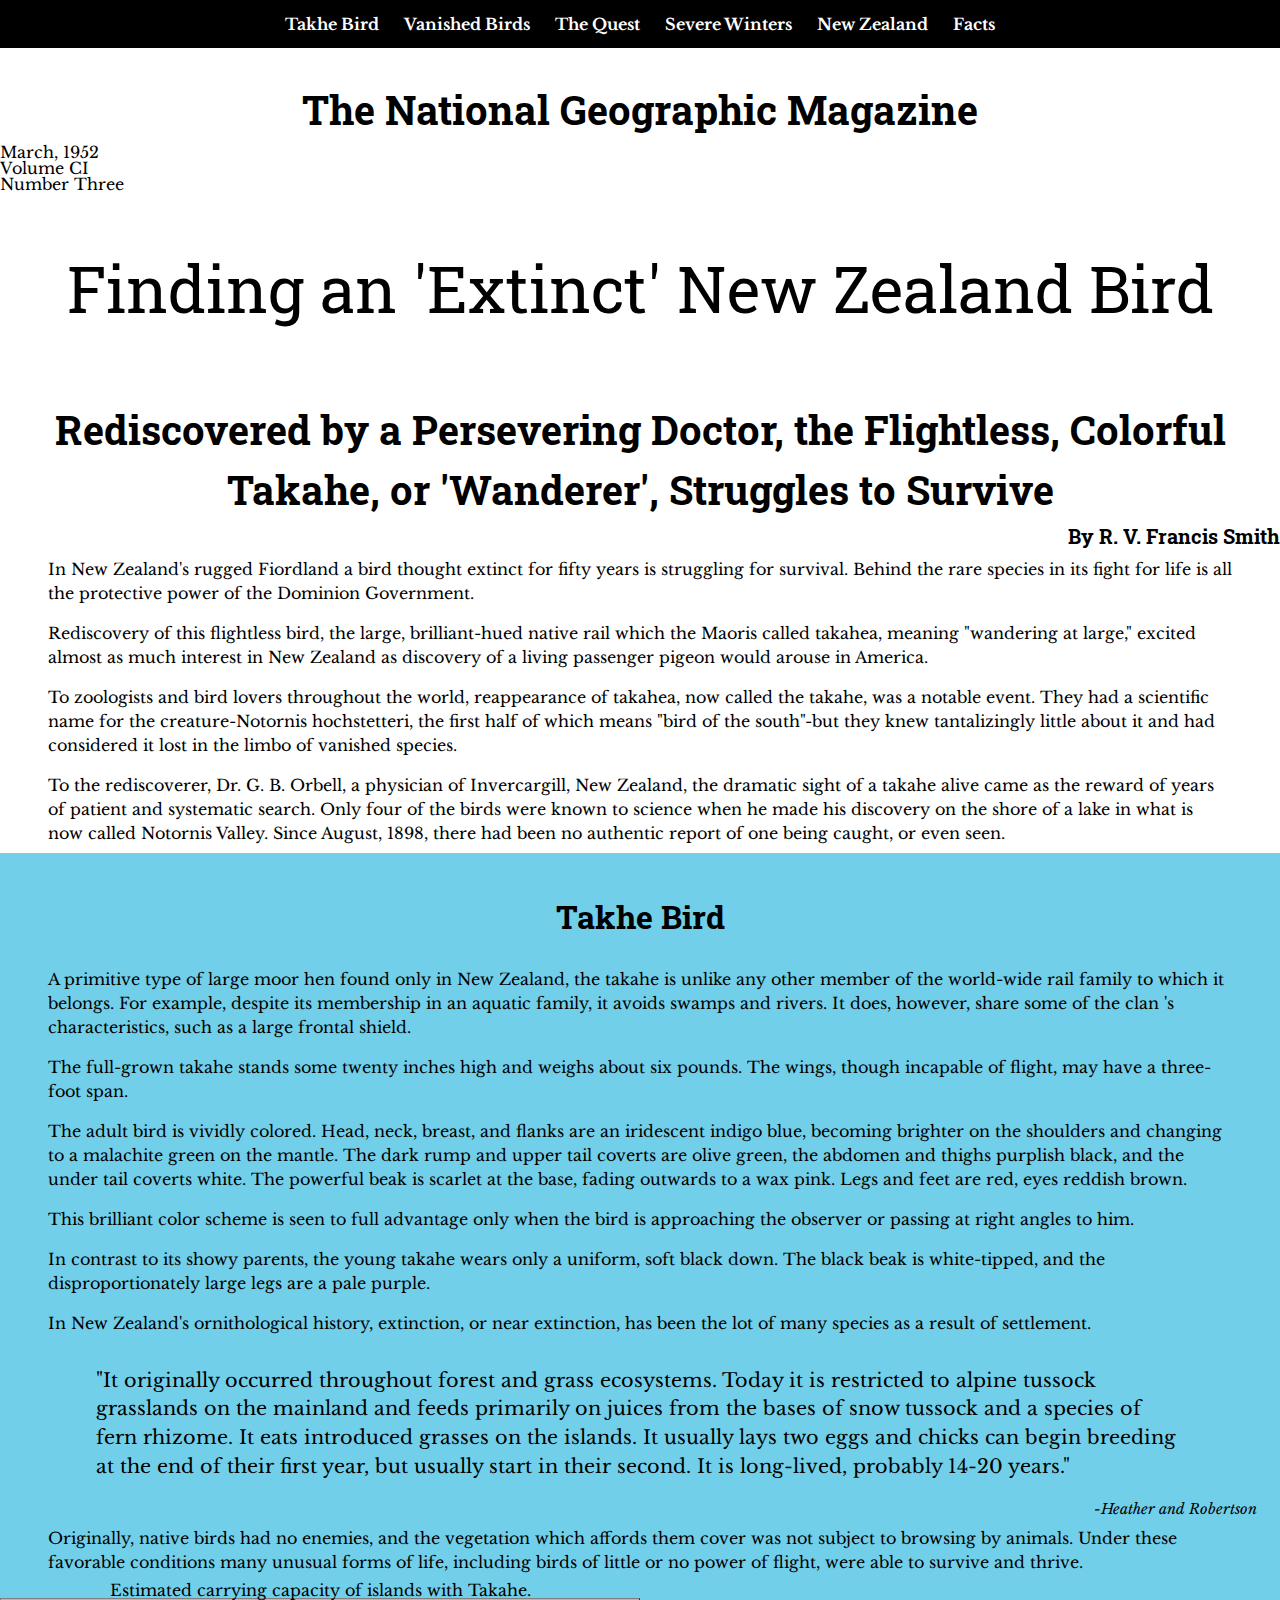
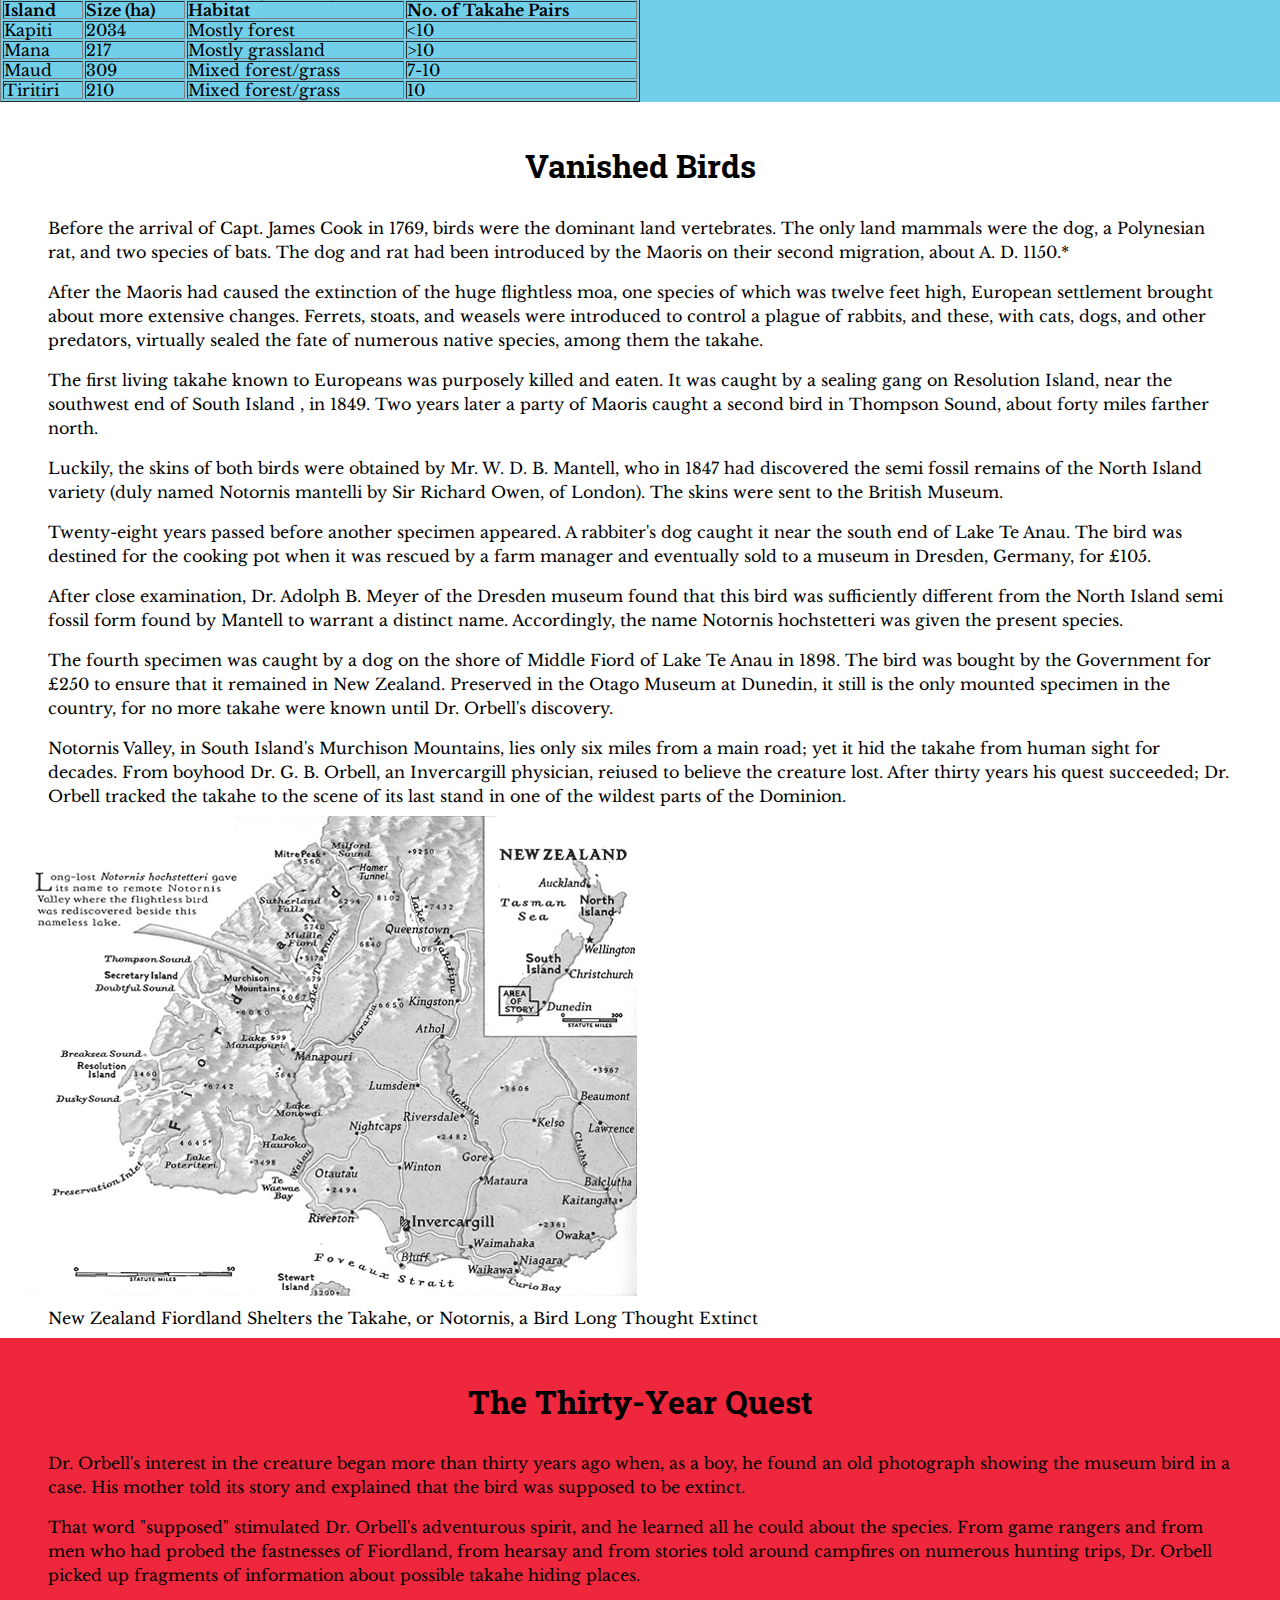
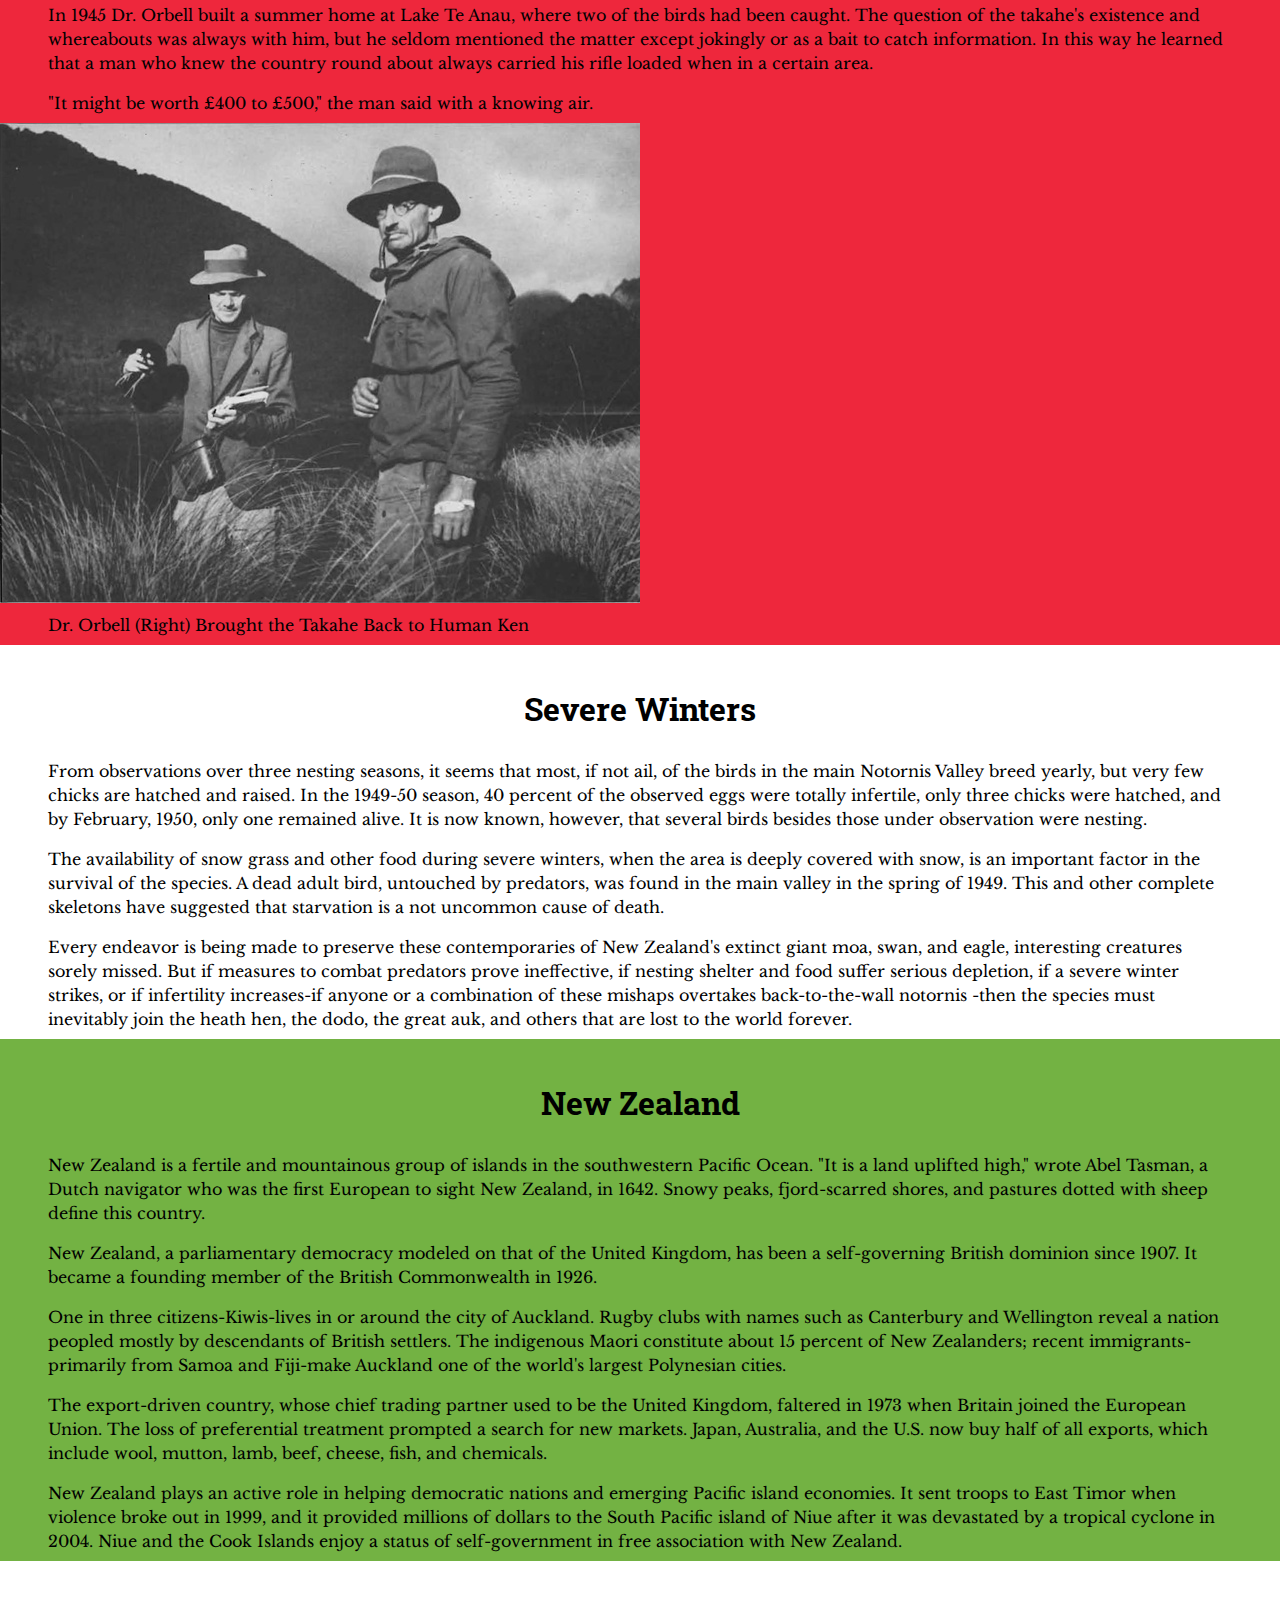
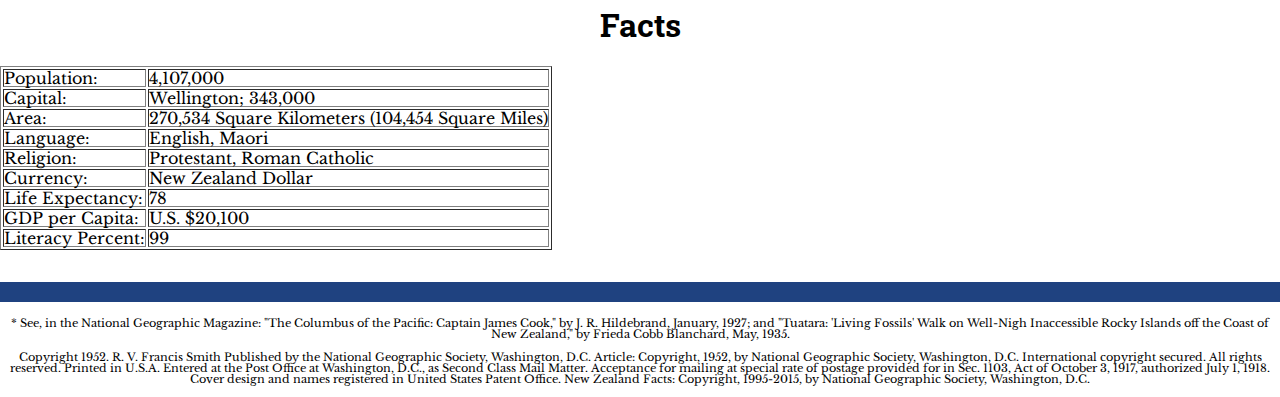
==== index1.html @ f4344dd3 "##" ====
<!DOCTYPE html>
<html>
    <head> 
        <title>Extinct New Zealand Bird</title>
		
		<meta name="viewport" content="width=device-width, initial-scale=1">
		
		<link href="css/style.css" type="text/css" rel="stylesheet">
		
		<link href="https://fonts.googleapis.com/css?family=Libre+Baskerville" rel="stylesheet">
		
		<link href="https://fonts.googleapis.com/css?family=Roboto+Slab" rel="stylesheet">
		
	</head>
	
	<header>
			<nav class="nav">   
			<ul>
	<li><a href="#bird">Takhe Bird</a></li>			
	<li><a href="#birds">Vanished Birds</a></li>			
	<li><a href="#quest">The Quest</a></li>
	<li><a href="#winter">Severe Winters</a></li>
    <li><a href="#new zealand">New Zealand</a></li>
	<li><a href="#facts">Facts</a></li>
     </ul>
		</nav></header>
	
	<body>
		
<h3>The National Geographic Magazine</h3>
<ul>
<li>March, 1952</li>
<li>Volume CI</li>
<li>Number Three</li>
</ul>

<h1>Finding an 'Extinct' New Zealand Bird</h1>

<h3>Rediscovered by a Persevering Doctor, the Flightless, Colorful Takahe, or 'Wanderer', Struggles to Survive</h3>

<h5>By R. V. Francis Smith</h5>



<p>In New Zealand's rugged Fiordland a bird thought extinct for fifty years is struggling for survival. Behind the rare species in its fight for life is all the protective power of the Dominion Government.</p>

<p>Rediscovery of this flightless bird, the large, brilliant-hued native rail which the Maoris called takahea, meaning "wandering at large," excited almost as much interest in New Zealand as discovery of a living passenger pigeon would arouse in America.</p>

<p>To zoologists and bird lovers throughout the world, reappearance of takahea, now called the takahe, was a notable event. They had a scientific name for the creature&#45;Notornis hochstetteri, the first half of which means "bird of the south"&#45;but they knew tantalizingly little about it and had considered it lost in the limbo of vanished species.</p>

<p>To the rediscoverer, Dr. G. B. Orbell, a physician of Invercargill, New Zealand, the dramatic sight of a takahe alive came as the reward of years of patient and systematic search. Only four of the birds were known to science when he made his discovery on the shore of a lake in what is now called Notornis Valley. Since August, 1898, there had been no authentic report of one being caught, or even seen.</p>


<div class="takhe">
<h2 id="bird">Takhe Bird</h2>

<p>A primitive type of large moor hen found only in New Zealand, the takahe is unlike any other member of the world-wide rail family to which it belongs. For example, despite its membership in an aquatic family, it avoids swamps and rivers. It does, however, share some of the clan 's characteristics, such as a large frontal shield.</p>

<p>The full-grown takahe stands some twenty inches high and weighs about six pounds. The wings, though incapable of flight, may have a three-foot span.</p>

<p>The adult bird is vividly colored. Head, neck, breast, and flanks are an iridescent indigo blue, becoming brighter on the shoulders and changing to a malachite green on the mantle. The dark rump and upper tail coverts are olive green, the abdomen and thighs purplish black, and the under tail coverts white. The powerful beak is scarlet at the base, fading outwards to a wax pink. Legs and feet are red, eyes reddish brown.</p>

<p>This brilliant color scheme is seen to full advantage only when the bird is approaching the observer or passing at right angles to him.</p>

<p>In contrast to its showy parents, the young takahe wears only a uniform, soft black down. The black beak is white-tipped, and the disproportionately large legs are a pale purple.</p>

<p>In New Zealand's ornithological history, extinction, or near extinction, has been the lot of many species as a result of settlement.</p>

<blockquote>"It originally occurred throughout forest and grass ecosystems. Today it is restricted to alpine tussock grasslands on the mainland and feeds primarily on juices from the bases of snow tussock and a species of fern rhizome. It eats introduced grasses on the islands. It usually lays two eggs and chicks can begin breeding at the end of their first year, but usually start in their second. It is long-lived, probably 14-20 years."</blockquote>

<cite>&#45;Heather and Robertson</cite>

<p>Originally, native birds had no enemies, and the vegetation which affords them cover was not subject to browsing by animals. Under these favorable conditions many unusual forms of life, including birds of little or no power of flight, were able to survive and thrive.</p>


<!-- Image: carrying-capacity.png -->

		
<table border="1" width="50%">
    <caption>Estimated carrying capacity of islands with Takahe.</caption>
    <tr>
        <th>Island</th>
        <th>Size (ha)</th>
        <th>Habitat</th>
		<th>No. of Takahe Pairs</th>
    </tr>
    
    <tr>
    <td>Kapiti</td>
    <td>2034</td>
    <td>Mostly forest</td>
	<td><10</td>
    </tr>
    
	    <tr>
    <td>Mana</td>
    <td>217</td>
    <td>Mostly grassland</td>
	<td>>10</td>
    </tr>
	
		<tr>
    <td>Maud</td>
    <td>309</td>
    <td>Mixed forest/grass</td>
	<td>7-10</td>
    </tr>
	
		<tr>
    <td>Tiritiri</td>
    <td>210</td>
    <td>Mixed forest/grass</td>
	<td>10</td>
    </tr>
	
	</table>
	</div>

		<h2 id="birds">Vanished Birds</h2>

<p>Before the arrival of Capt. James Cook in 1769, birds were the dominant land vertebrates. The only land mammals were the dog, a Polynesian rat, and two species of bats. The dog and rat had been introduced by the Maoris on their second migration, about A. D. 1150.*</p>

<p>After the Maoris had caused the extinction of the huge flightless moa, one species of which was twelve feet high, European settlement brought about more extensive changes. Ferrets, stoats, and weasels were introduced to control a plague of rabbits, and these, with cats, dogs, and other predators, virtually sealed the fate of numerous native species, among them the takahe.</p>

<p>The first living takahe known to Europeans was purposely killed and eaten. It was caught by a sealing gang on Resolution Island, near the southwest end of South Island , in 1849. Two years later a party of Maoris caught a second bird in Thompson Sound, about forty miles farther north.</p>

<p>Luckily, the skins of both birds were obtained by Mr. W. D. B. Mantell, who in 1847 had discovered the semi fossil remains of the North Island variety (duly named Notornis mantelli by Sir Richard Owen, of London). The skins were sent to the British Museum.</p>

<p>Twenty-eight years passed before another specimen appeared. A rabbiter's dog caught it near the south end of Lake Te Anau. The bird was destined for the cooking pot when it was rescued by a farm manager and eventually sold to a museum in Dresden, Germany, for &pound;105.</p>

<p>After close examination, Dr. Adolph B. Meyer of the Dresden museum found that this bird was sufficiently different from the North Island semi fossil form found by Mantell to warrant a distinct name. Accordingly, the name Notornis hochstetteri was given the present species.</p>

<p>The fourth specimen was caught by a dog on the shore of Middle Fiord of Lake Te Anau in 1898. The bird was bought by the Government for &pound;250 to ensure that it remained in New Zealand. Preserved in the Otago Museum at Dunedin, it still is the only mounted specimen in the country, for no more takahe were known until Dr. Orbell's discovery.</p>

<p>Notornis Valley, in South Island's Murchison Mountains, lies only six miles from a main road; yet it hid the takahe from human sight for decades. From boyhood Dr. G. B. Orbell, an Invercargill physician, reiused to believe the creature lost. After thirty years his quest succeeded; Dr. Orbell tracked the takahe to the scene of its last stand in one of the wildest parts of the Dominion.</p>

<img src="image/new-zealand.png"/>
<!-- Image: new-zealand.png -->

<p>New Zealand Fiordland Shelters the Takahe, or Notornis, a Bird Long Thought Extinct</p>


<div class="quest">
<h2 id="quest">The Thirty-Year Quest</h2>

<p>Dr. Orbell's interest in the creature began more than thirty years ago when, as a boy, he found an old photograph showing the museum bird in a case. His mother told its story and explained that the bird was supposed to be extinct.</p>

<p>That word "supposed" stimulated Dr. Orbell's adventurous spirit, and he learned all he could about the species. From game rangers and from men who had probed the fastnesses of Fiordland, from hearsay and from stories told around campfires on numerous hunting trips, Dr. Orbell picked up fragments of information about possible takahe hiding places.</p>

<p>In 1945 Dr. Orbell built a summer home at Lake Te Anau, where two of the birds had been caught. The question of the takahe's existence and whereabouts was always with him, but he seldom mentioned the matter except jokingly or as a bait to catch information. In this way he learned that a man who knew the country round about always carried his rifle loaded when in a certain area.</p>

<p>"It might be worth &pound;400 to &pound;500," the man said with a knowing air.</p>

<!-- Image: bent-billiard-pipe.jpg -->
<img src="image/bent-billiard-pipe.jpg"/>
<p>Dr. Orbell (Right) Brought the Takahe Back to Human Ken</p>
</div>


<h2 id="winter">Severe Winters</h2>

<p>From observations over three nesting seasons, it seems that most, if not ail, of the birds in the main Notornis Valley breed yearly, but very few chicks are hatched and raised. In the 1949-50 season, 40 percent of the observed eggs were totally infertile, only three chicks were hatched, and by February, 1950, only one remained alive. It is now known, however, that several birds besides those under observation were nesting.</p>

<p>The availability of snow grass and other food during severe winters, when the area is deeply covered with snow, is an important factor in the survival of the species. A dead adult bird, untouched by predators, was found in the main valley in the spring of 1949. This and other complete skeletons have suggested that starvation is a not uncommon cause of death.</p>

<p>Every endeavor is being made to preserve these contemporaries of New Zealand's extinct giant moa, swan, and eagle, interesting creatures sorely missed. But if measures to combat predators prove ineffective, if nesting shelter and food suffer serious depletion, if a severe winter strikes, or if infertility increases-if anyone or a combination of these mishaps overtakes back-to-the-wall notornis -then the species must inevitably join the heath hen, the dodo, the great auk, and others that are lost to the world forever.</p>


<div class="nz">
<h2 id="new zealand">New Zealand</h2>

<p>New Zealand is a fertile and mountainous group of islands in the southwestern Pacific Ocean. "It is a land uplifted high," wrote Abel Tasman, a Dutch navigator who was the first European to sight New Zealand, in 1642. Snowy peaks, fjord-scarred shores, and pastures dotted with sheep define this country.</p>

<p>New Zealand, a parliamentary democracy modeled on that of the United Kingdom, has been a self-governing British dominion since 1907. It became a founding member of the British Commonwealth in 1926.</p>

<p>One in three citizens&#45;Kiwis&#45;lives in or around the city of Auckland. Rugby clubs with names such as Canterbury and Wellington reveal a nation peopled mostly by descendants of British settlers. The indigenous Maori constitute about 15 percent of New Zealanders; recent immigrants&#45;primarily from Samoa and Fiji&#45;make Auckland one of the world's largest Polynesian cities.</p>

<p>The export&#45;driven country, whose chief trading partner used to be the United Kingdom, faltered in 1973 when Britain joined the European Union. The loss of preferential treatment prompted a search for new markets. Japan, Australia, and the U.S. now buy half of all exports, which include wool, mutton, lamb, beef, cheese, fish, and chemicals.</p>

<p>New Zealand plays an active role in helping democratic nations and emerging Pacific island economies. It sent troops to East Timor when violence broke out in 1999, and it provided millions of dollars to the South Pacific island of Niue after it was devastated by a tropical cyclone in 2004. Niue and the Cook Islands enjoy a status of self-government in free association with New Zealand.</p>
	
	</div>

<h2 id="facts">Facts</h2>
<table border="1" width"50%">
<tr><td>Population:</td><td> 4,107,000</td></tr>
<tr><td>Capital:</td><td>Wellington; 343,000</td></tr>
<tr><td>Area:</td><td> 270,534 Square Kilometers (104,454 Square Miles)</td></tr>
<tr><td>Language:</td><td> English, Maori</td></tr>
<tr><td>Religion:</td><td> Protestant, Roman Catholic</td></tr>
<tr><td>Currency:</td><td> New Zealand Dollar</td></tr>
<tr><td>Life Expectancy:</td><td> 78</td></tr>
<tr><td>GDP per Capita:</td><td> U.S. $20,100</td></tr>
<tr><td>Literacy Percent:</td><td> 99</td></tr>
</table>

<div class="foot"></div>

<p><footer>* See, in the National Geographic Magazine: "The Columbus of the Pacific: Captain James Cook," by J. R. Hildebrand, January, 1927; and "Tuatara: 'Living Fossils' Walk on Well-Nigh Inaccessible Rocky Islands off the Coast of New Zealand," by Frieda Cobb Blanchard, May, 1935.</p>



Copyright 1952. R. V. Francis Smith



Published by the National Geographic Society, Washington, D.C.

Article: Copyright, 1952, by National Geographic Society, Washington, D.C. International copyright secured. All rights reserved. Printed in U.S.A. Entered at the Post Office at Washington, D.C., as Second Class Mail Matter. Acceptance for mailing at special rate of postage provided for in Sec. 1103, Act of October 3, 1917, authorized July 1, 1918. Cover design and names registered in United States Patent Office.

New Zealand Facts: Copyright, 1995-2015, by National Geographic Society, Washington, D.C.</footer>
		
</body>
	
</html>
---- css/style.css ----
* {
	padding:0em;
	margin:0;
	font-size:100%;
	line-height:1em;
	}

body { max-width:100%;
			min-height:100%;
			font-size:1em;
            font-family: 'Libre Baskerville', serif;
            margin:auto;
            line-height:1em;
		  	text-align:left;
			overflow-x:hidden;
			color:black;
			background:#fff;}

p{padding-bottom:.5em;
	padding-left:3em;
	padding-right:3em;
	padding-top:.5em;
	line-height:1.5em;
	font-size:1em;
	color:#000;
	}

blockquote{font-size:1.2em;
			line-height:1.5em;
			padding-left:5em;
			padding-right:5em;
			padding-top:1.2em;
			padding-bottom:1em;}

cite{font-size:.9em;
	line-height: 1.2em;
	padding-top:1em;
	padding-bottom:1em;
	padding-left:76em;}

/*------------------*/

 h1 {font-family: 'Roboto Slab', serif;
         	font-weight:normal;
            color:#000;
			text-align: center;
            font-size:4em;
			padding-top:1em;
			padding-bottom:0em;
			}

h2 {font-family: 'Roboto Slab', serif;
            color:#000;
			text-align: center;
    		font-size:2em;
			padding-top:1.5em;
			padding-bottom:.8em;
			}

h3 {font-family: 'Roboto Slab', serif; 
	font-size:2.5em;
	line-height:1.5em;
	padding-top:2em;
	padding-bottom:.1em;
	text-align:justify;
	text-align:center;
	color:#000;
	}

h5{font-family: 'Roboto Slab', serif;
	font-size:1.25em;
	line-height:1.25em;
	text-align:justify;
	text-align:right;}

/*------------------*/

.nav a{
	padding:4em 0;
	text-align:center;
	margin:5px;
	color:#fff;
	text-decoration:none;
	font-size:1em;
	font-weight:bold;}

nav {padding-top:1em;
	padding-bottom:1em;}

nav ul {text-align:center;}

nav ul li {display:inline;
	margin:5px;
	text-align:center;}

nav{position:fixed;
	top:0;
	left:0;
	margin:0;
	width:100%;
	background:#000;
	z-index:2;}

.nav a:hover{text-decoration:none;
			color:#EE273C;
			font-weight:bold;}

/*------------------*/

.takhe{background-color:#72CFEA;}

.quest{background-color:#EE273C;}

.nz{background-color:#73B243;}
/*------------------*/

.foot{background-color:#1F4280;
		height:20px;
		margin-top:2em;}

footer{font-size:.7em;
	color:#000;
	padding-top:0em;
	padding-bottom:1em;
	text-align:center;
	left:0;
	margin:0;
	width:100%;
	background:#fff;
	text-decoration:none;
		}
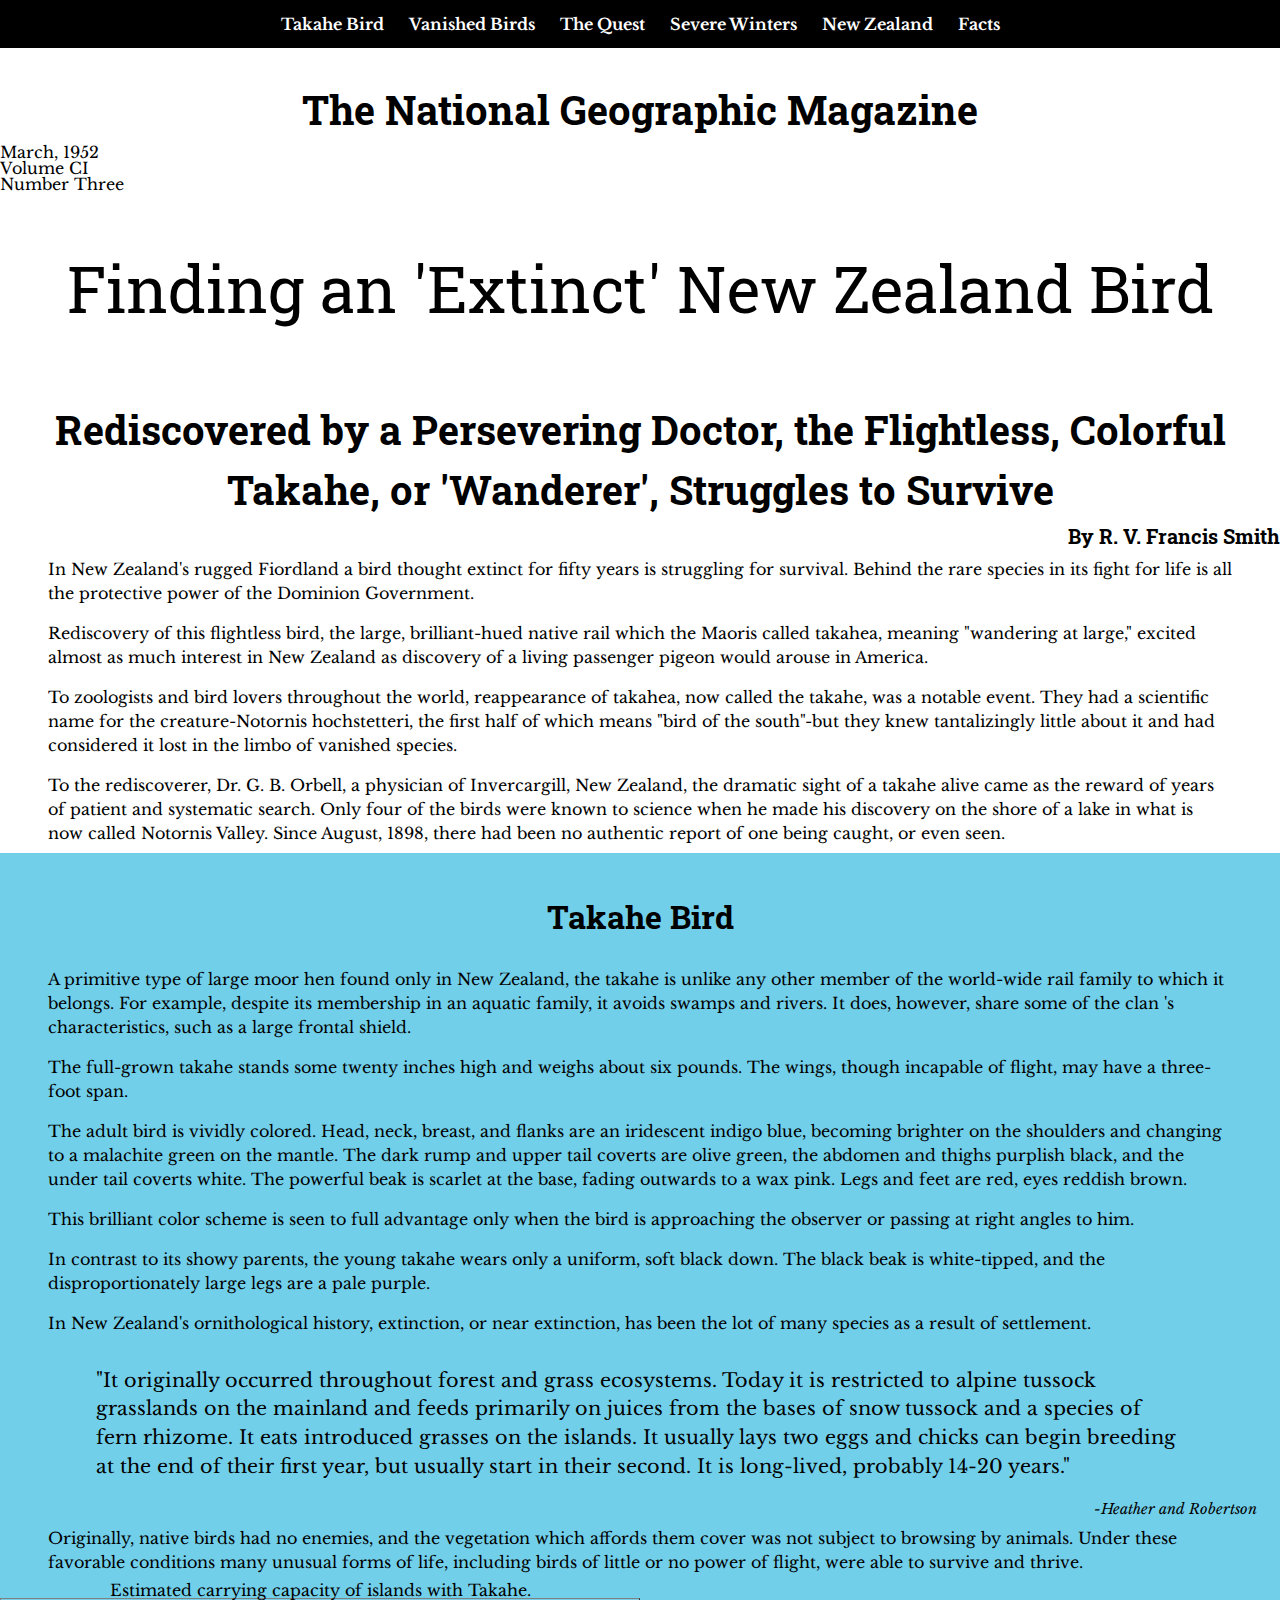
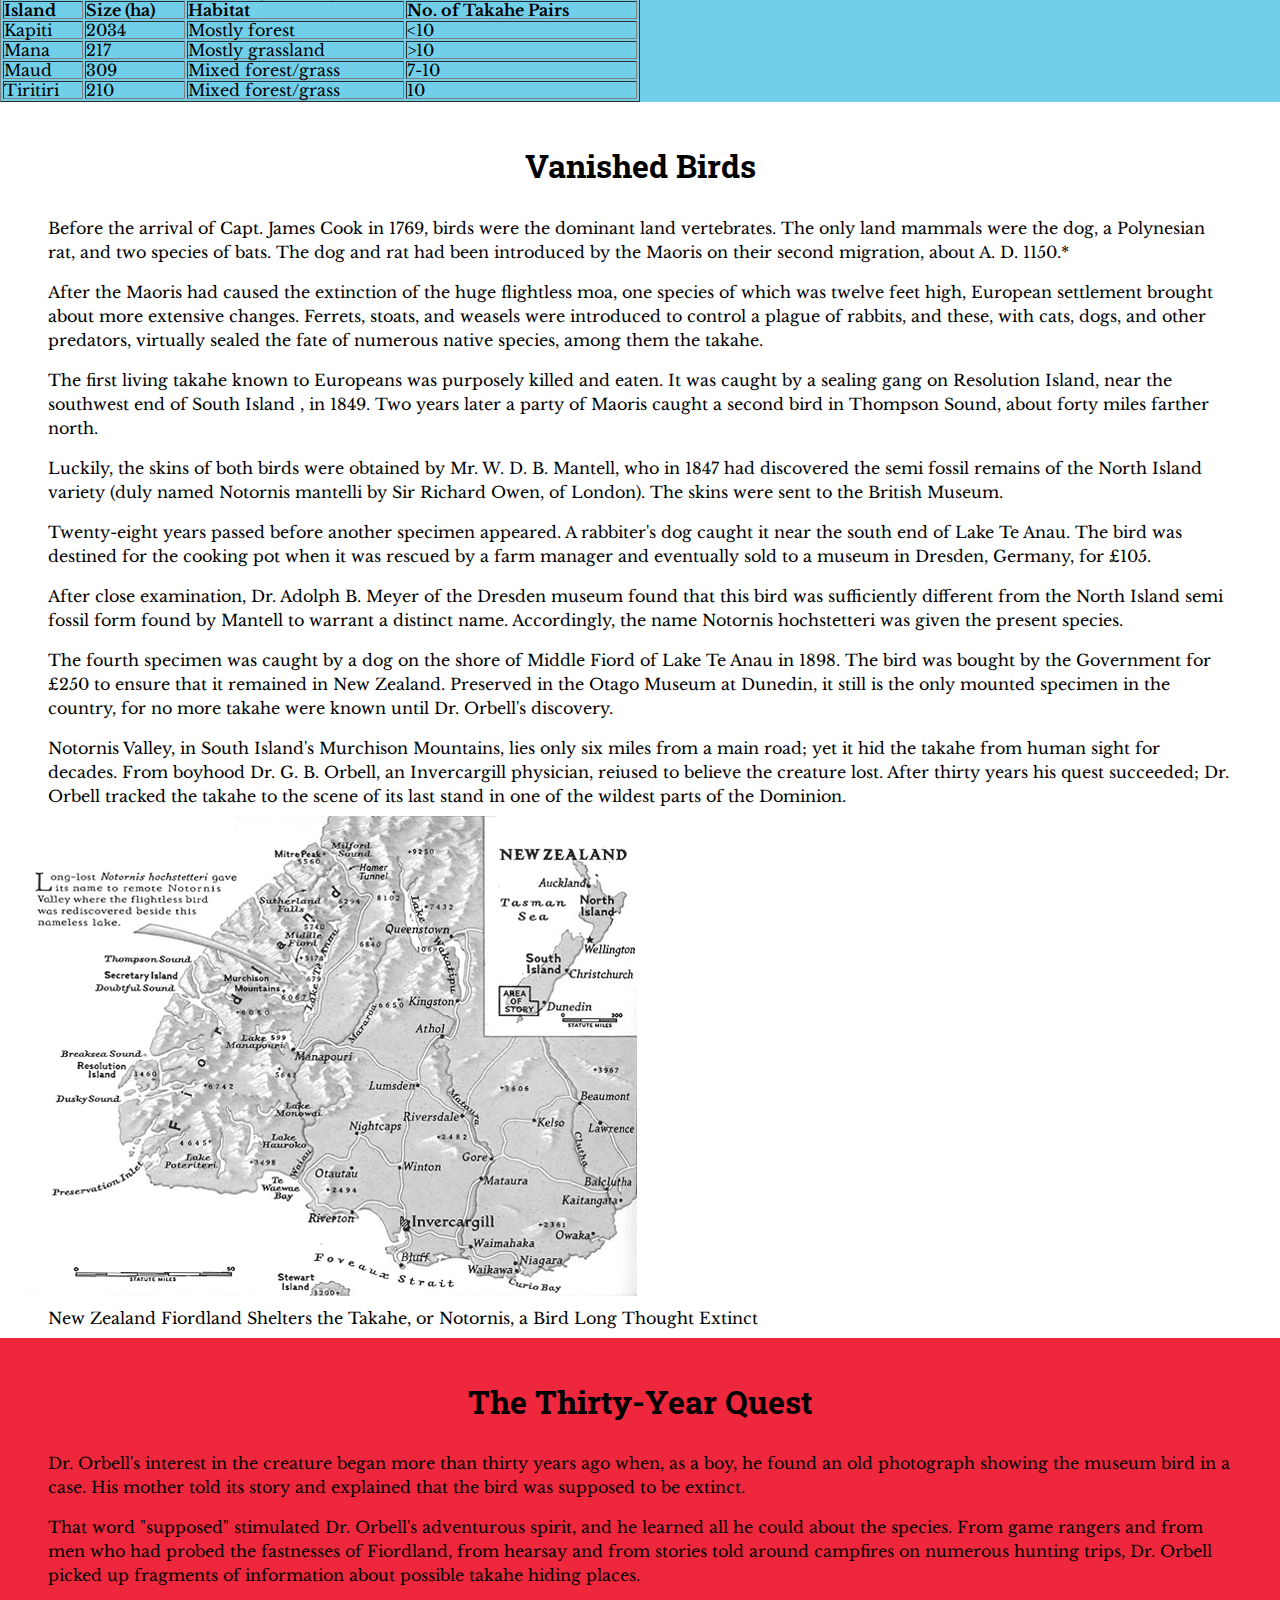
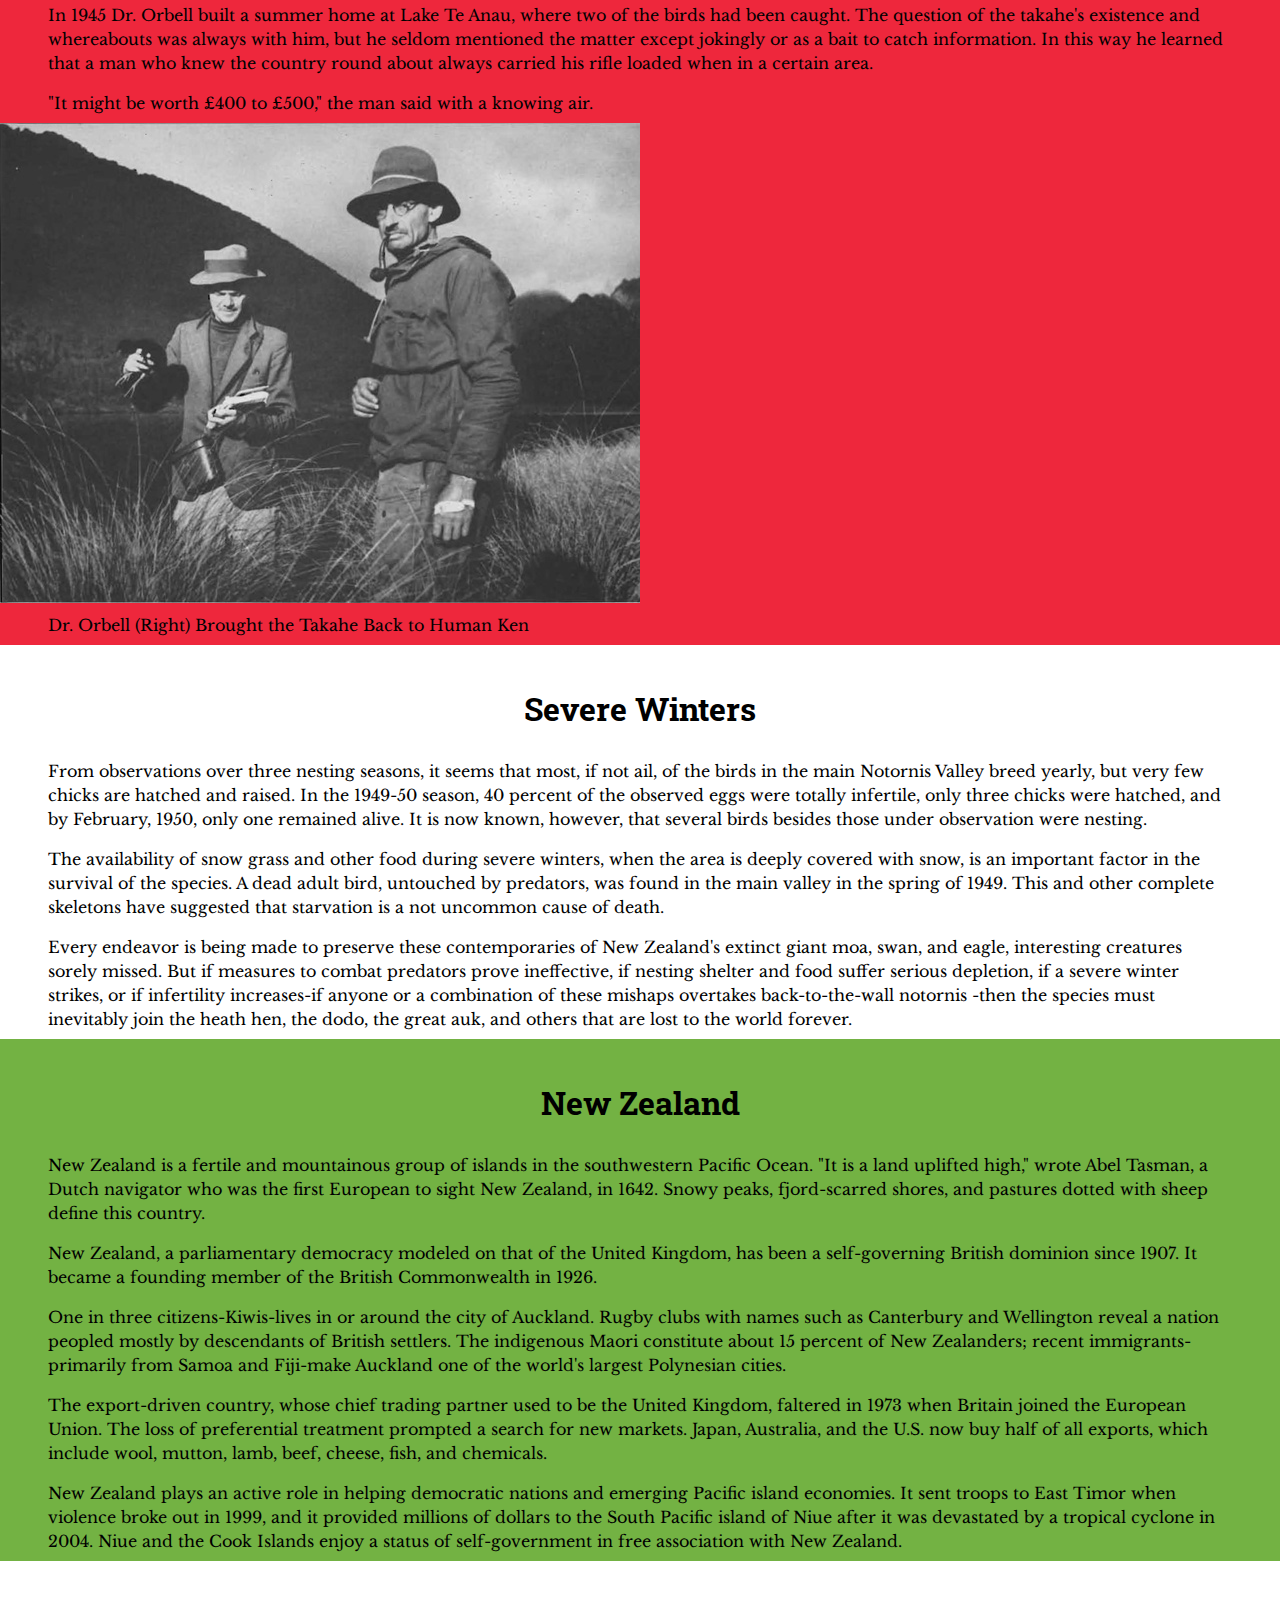
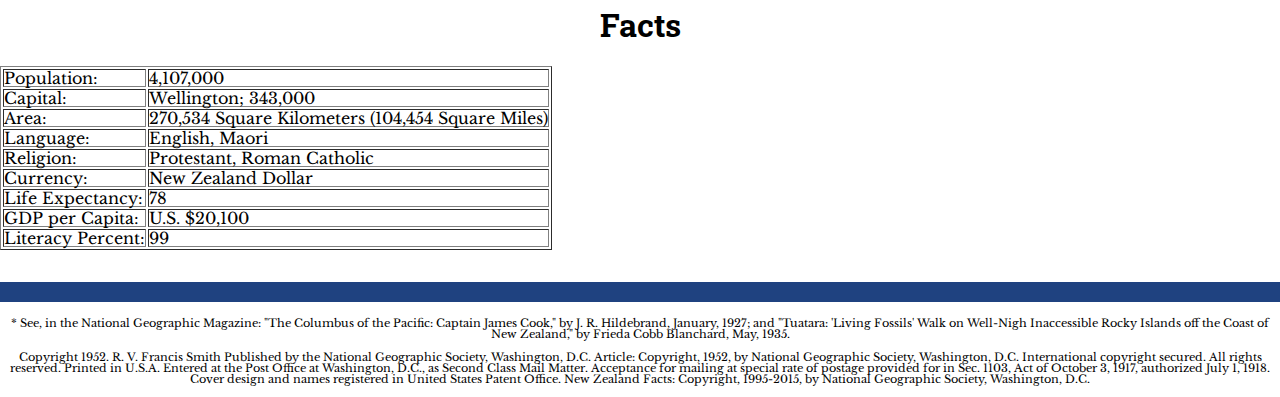
==== commit 112a1acf: "Update index1.html" ====
--- a/index1.html
+++ b/index1.html
@@ -16,7 +16,7 @@
 	<header>
 			<nav class="nav">   
 			<ul>
-	<li><a href="#bird">Takhe Bird</a></li>			
+	<li><a href="#bird">Takahe Bird</a></li>			
 	<li><a href="#birds">Vanished Birds</a></li>			
 	<li><a href="#quest">The Quest</a></li>
 	<li><a href="#winter">Severe Winters</a></li>
@@ -52,7 +52,7 @@
 
 
 <div class="takhe">
-<h2 id="bird">Takhe Bird</h2>
+<h2 id="bird">Takahe Bird</h2>
 
 <p>A primitive type of large moor hen found only in New Zealand, the takahe is unlike any other member of the world-wide rail family to which it belongs. For example, despite its membership in an aquatic family, it avoids swamps and rivers. It does, however, share some of the clan 's characteristics, such as a large frontal shield.</p>
 
@@ -212,4 +212,4 @@
 		
 </body>
 	
-</html>+</html>
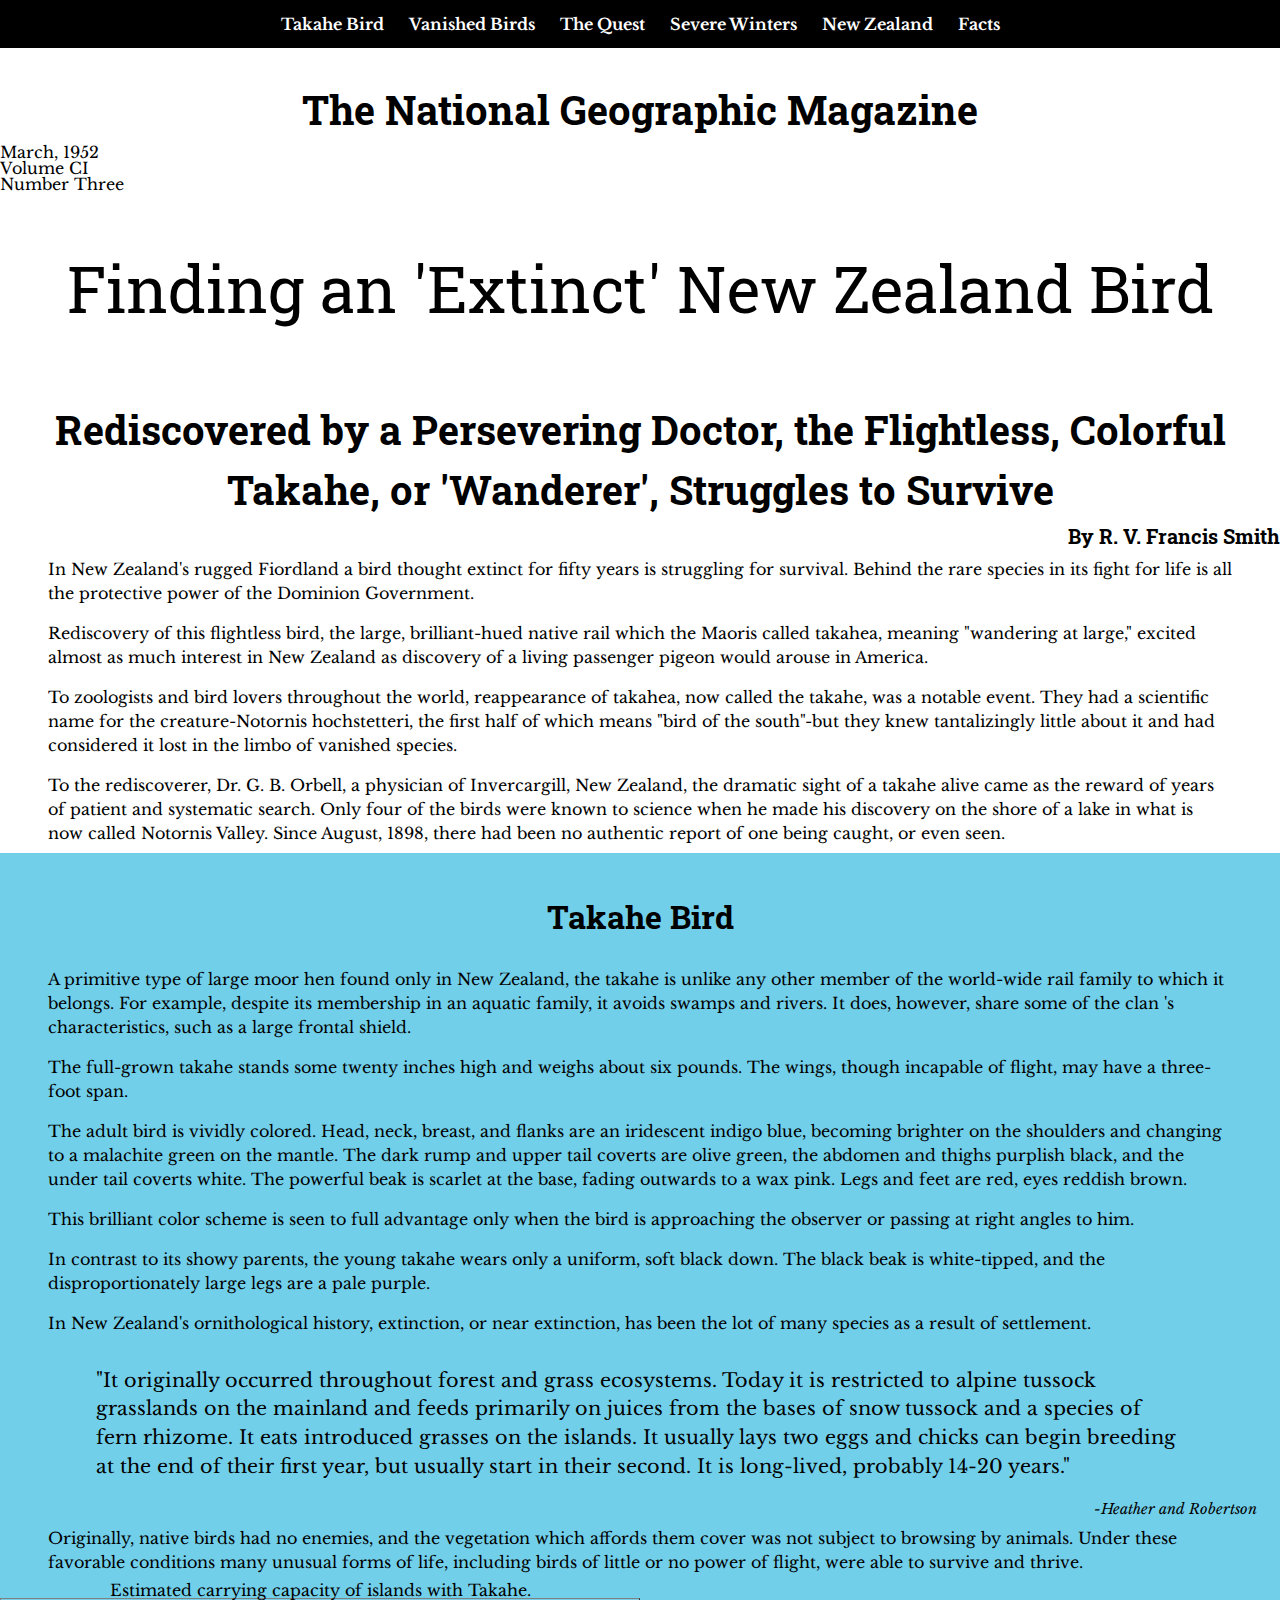
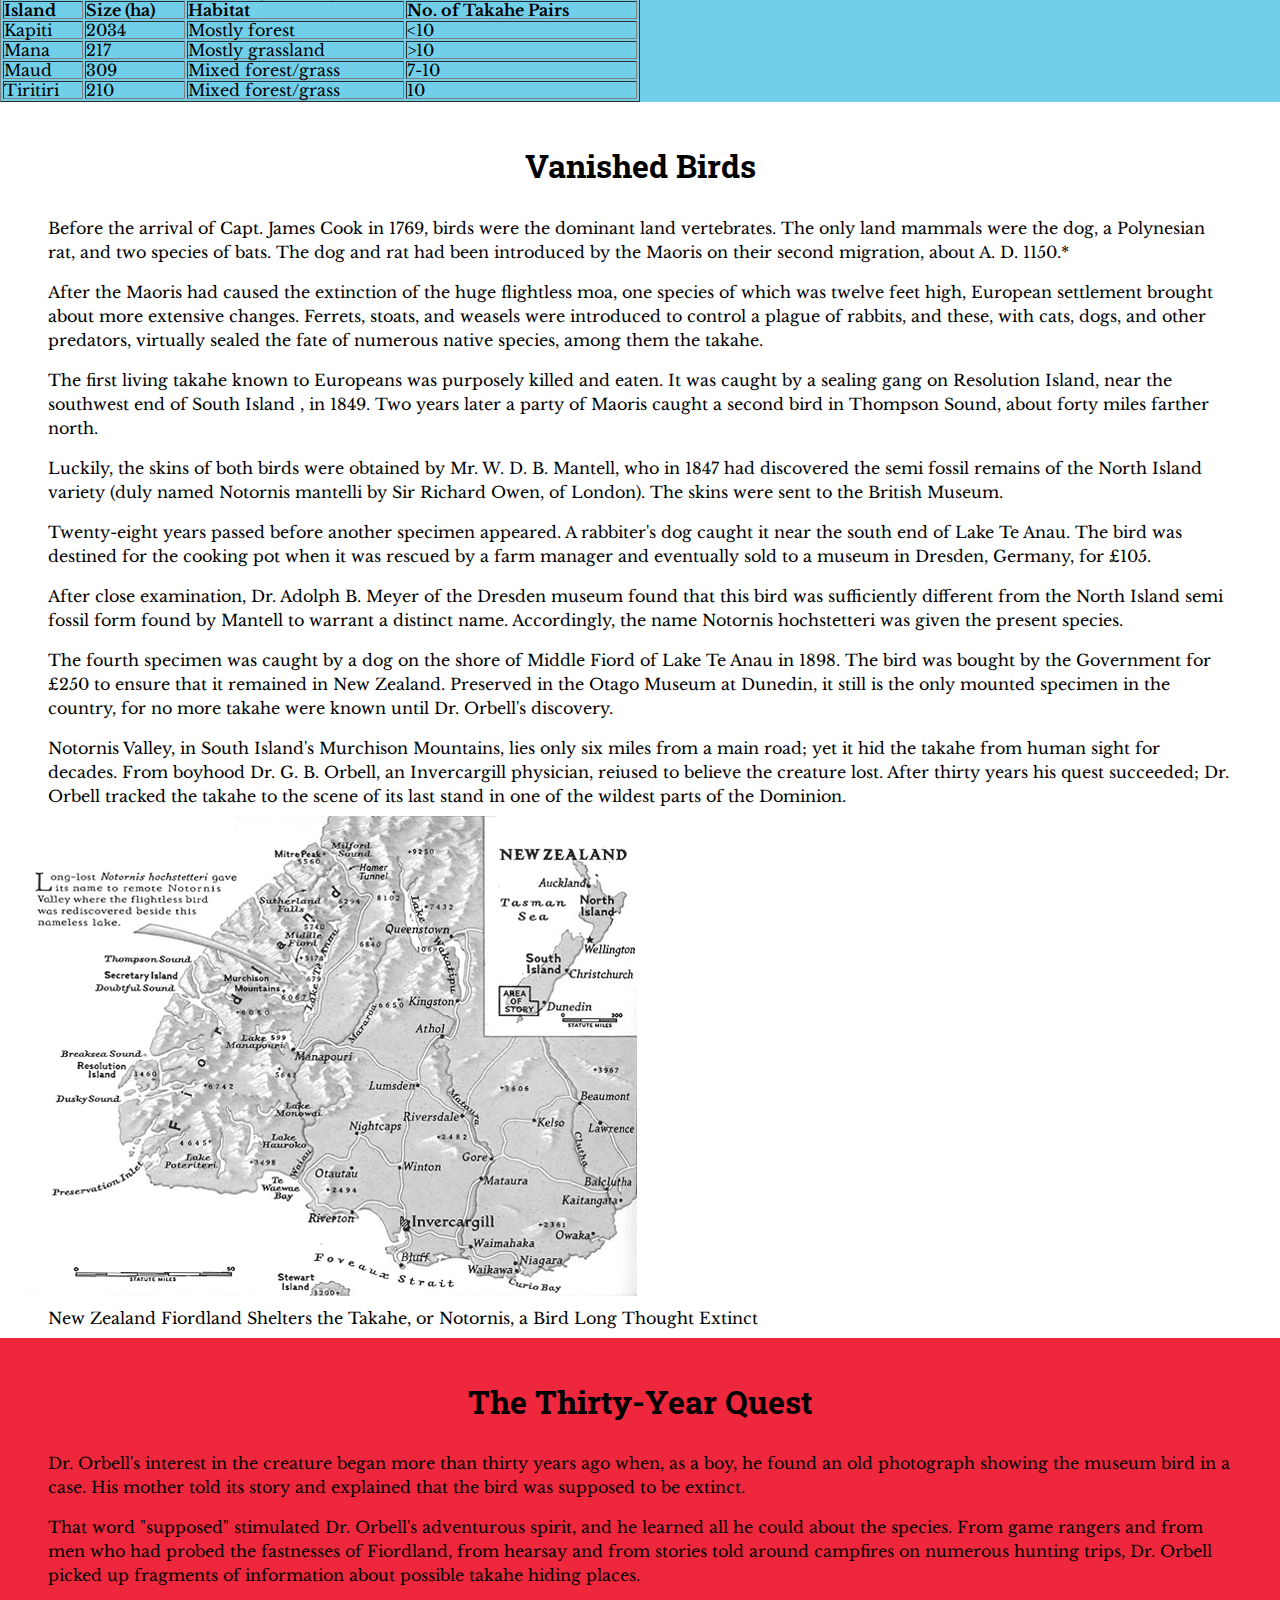
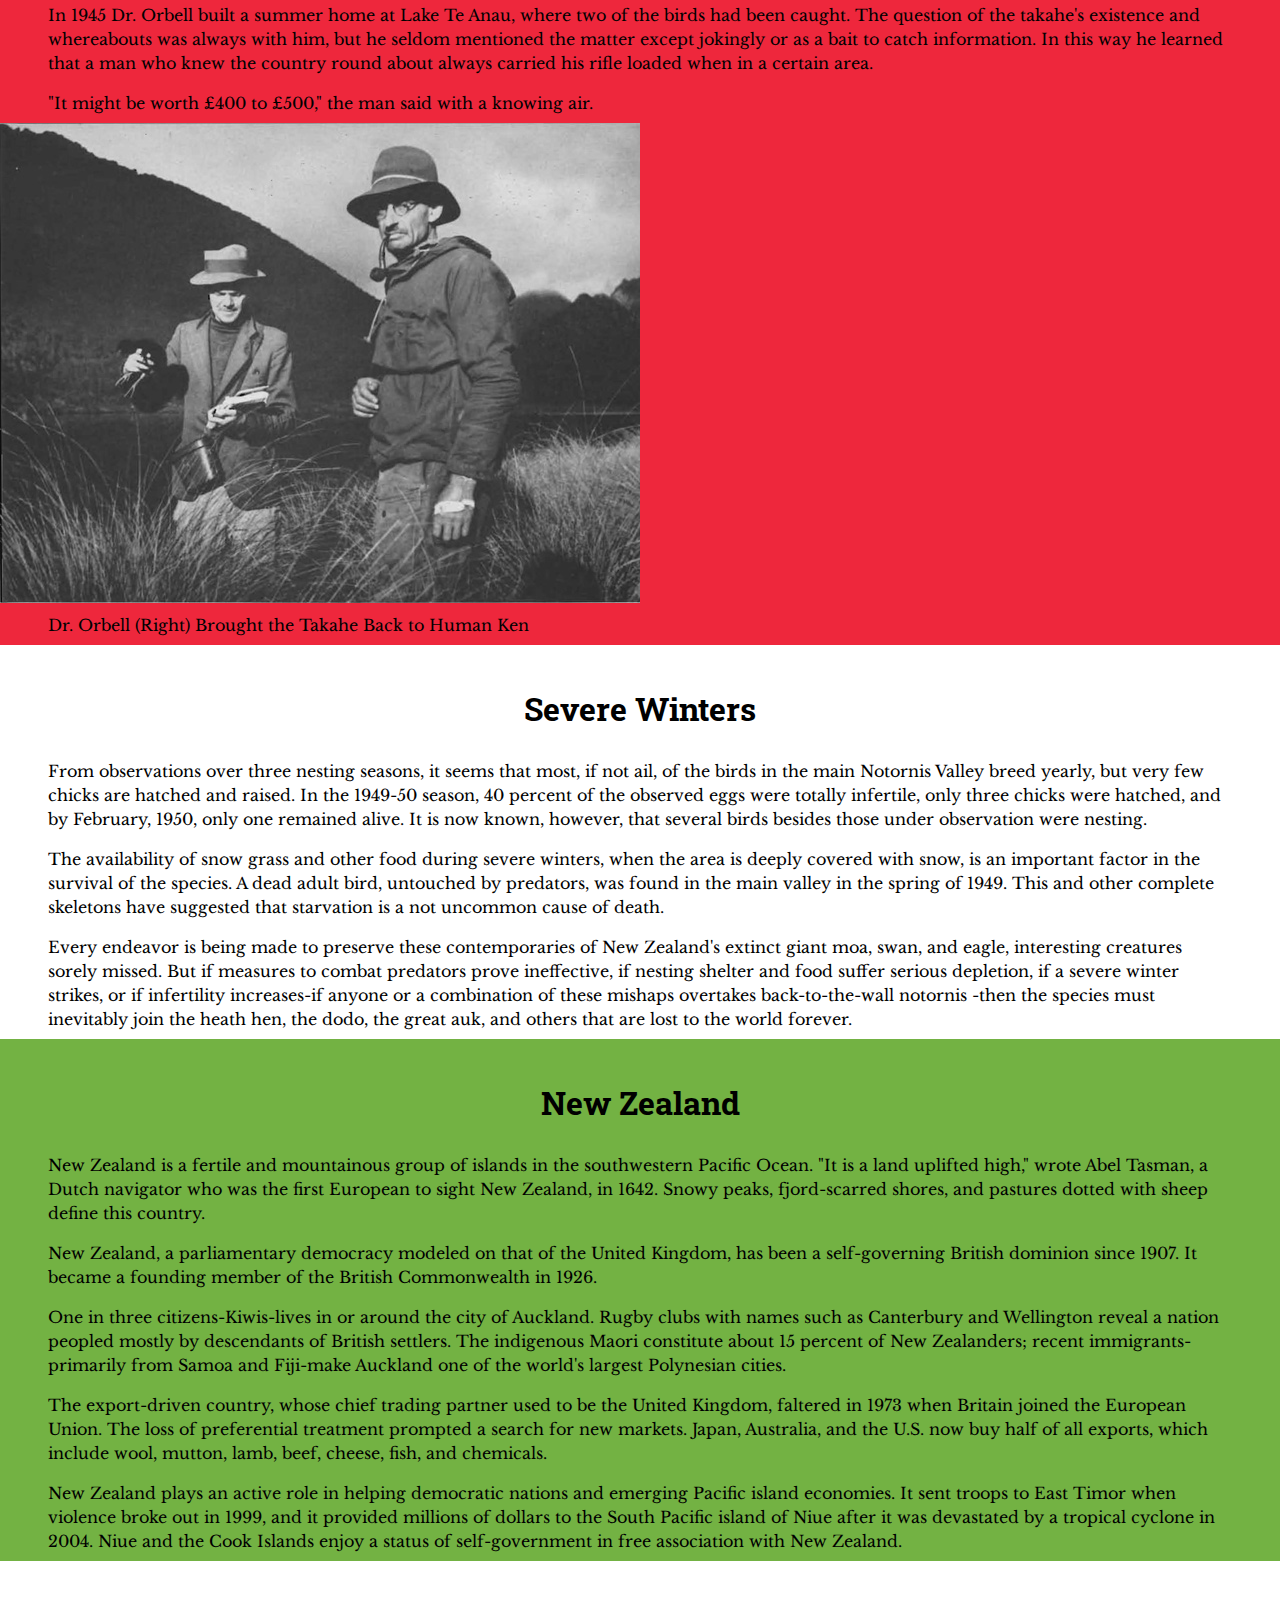
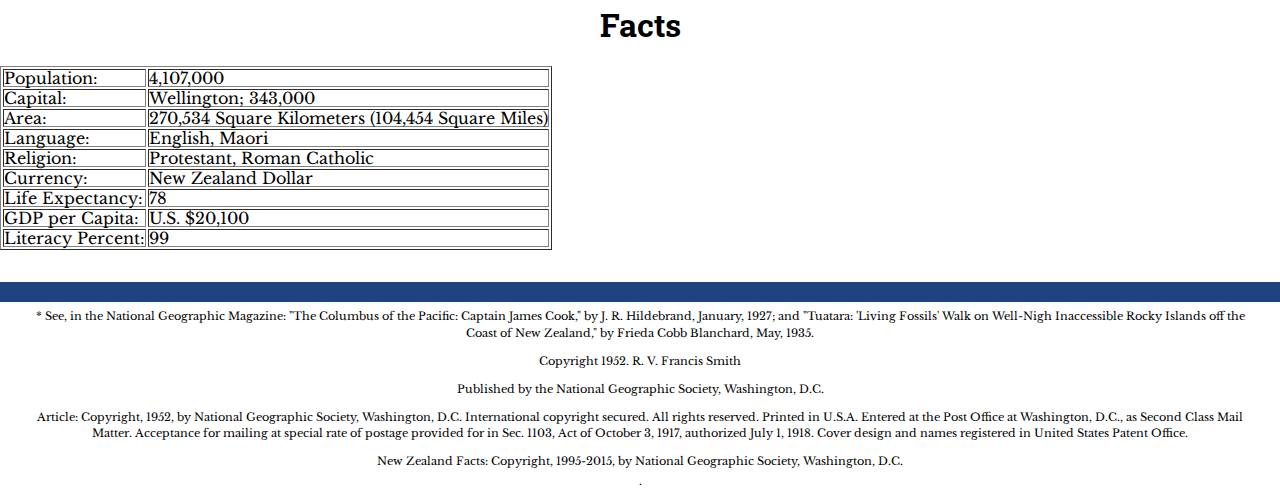
==== commit 5d633187: "##" ====
--- a/index1.html
+++ b/index1.html
@@ -194,22 +194,21 @@
 <tr><td>Literacy Percent:</td><td> 99</td></tr>
 </table>
 
-<div class="foot"></div>
-
-<p><footer>* See, in the National Geographic Magazine: "The Columbus of the Pacific: Captain James Cook," by J. R. Hildebrand, January, 1927; and "Tuatara: 'Living Fossils' Walk on Well-Nigh Inaccessible Rocky Islands off the Coast of New Zealand," by Frieda Cobb Blanchard, May, 1935.</p>
-
-
-
-Copyright 1952. R. V. Francis Smith
-
-
-
-Published by the National Geographic Society, Washington, D.C.
-
-Article: Copyright, 1952, by National Geographic Society, Washington, D.C. International copyright secured. All rights reserved. Printed in U.S.A. Entered at the Post Office at Washington, D.C., as Second Class Mail Matter. Acceptance for mailing at special rate of postage provided for in Sec. 1103, Act of October 3, 1917, authorized July 1, 1918. Cover design and names registered in United States Patent Office.
-
-New Zealand Facts: Copyright, 1995-2015, by National Geographic Society, Washington, D.C.</footer>
-		
-</body>
+        <div class="foot"></div></body>
+
+<footer><p>* See, in the National Geographic Magazine: "The Columbus of the Pacific: Captain James Cook," by J. R. Hildebrand, January, 1927; and "Tuatara: 'Living Fossils' Walk on Well-Nigh Inaccessible Rocky Islands off the Coast of New Zealand," by Frieda Cobb Blanchard, May, 1935.</p>
+
+
+
+<p>Copyright 1952. R. V. Francis Smith</p>
+
+
+
+<p>Published by the National Geographic Society, Washington, D.C.</p>
+
+<p>Article: Copyright, 1952, by National Geographic Society, Washington, D.C. International copyright secured. All rights reserved. Printed in U.S.A. Entered at the Post Office at Washington, D.C., as Second Class Mail Matter. Acceptance for mailing at special rate of postage provided for in Sec. 1103, Act of October 3, 1917, authorized July 1, 1918. Cover design and names registered in United States Patent Office.</p>
+
+<p>New Zealand Facts: Copyright, 1995-2015, by National Geographic Society, Washington, D.C.</p>.
+    </footer>
 	
 </html>
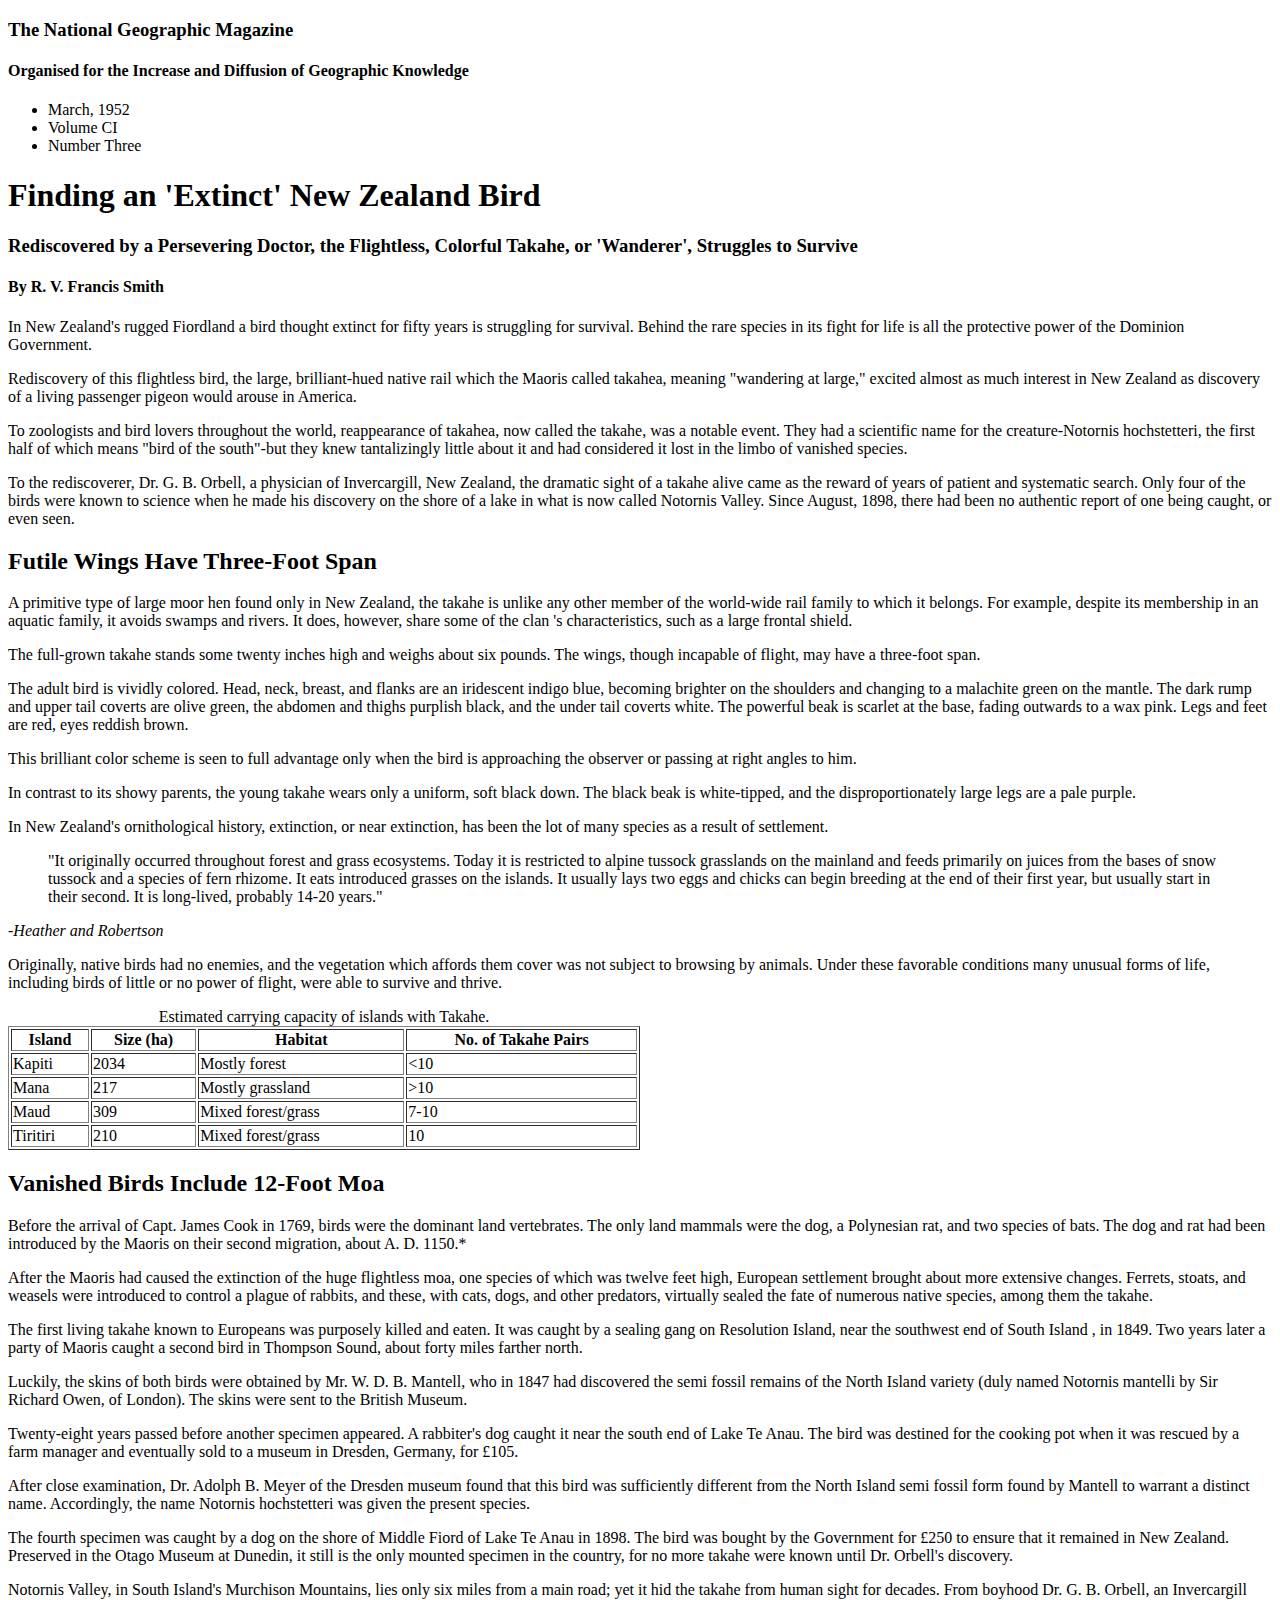
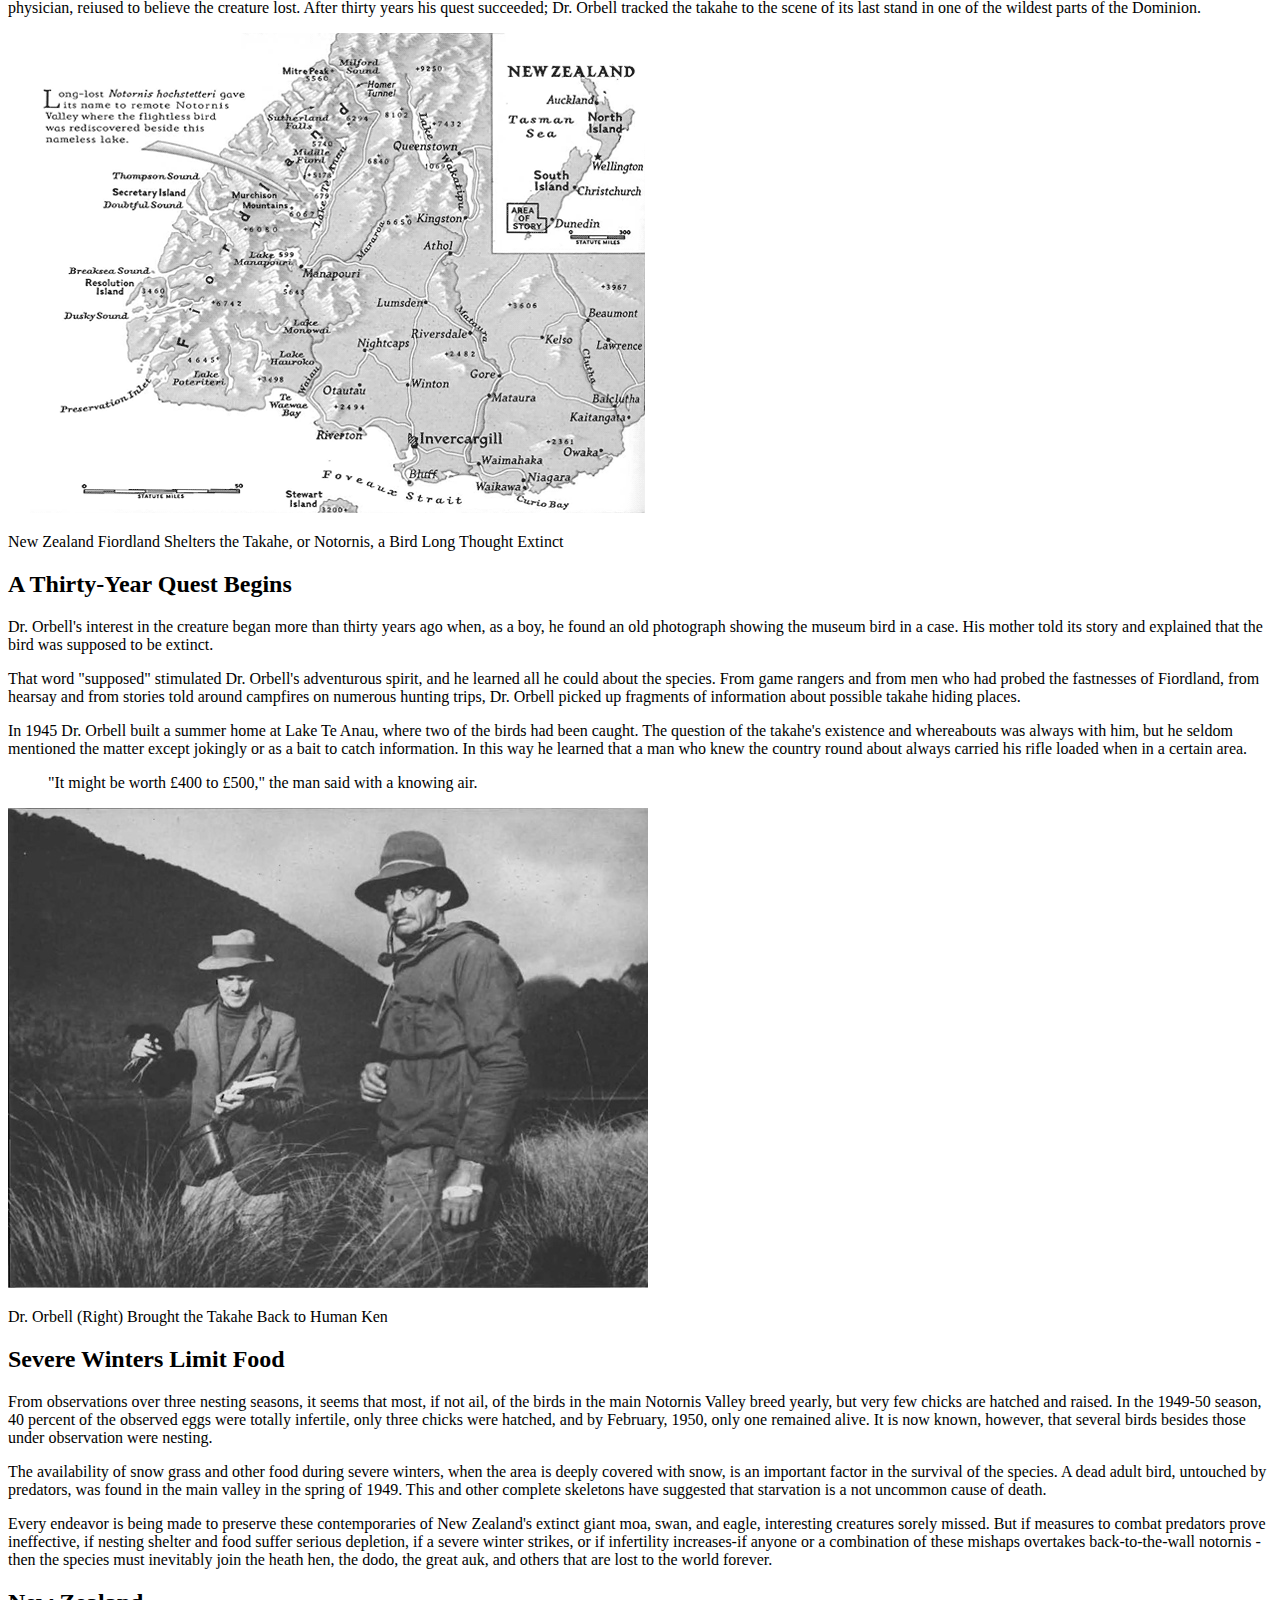
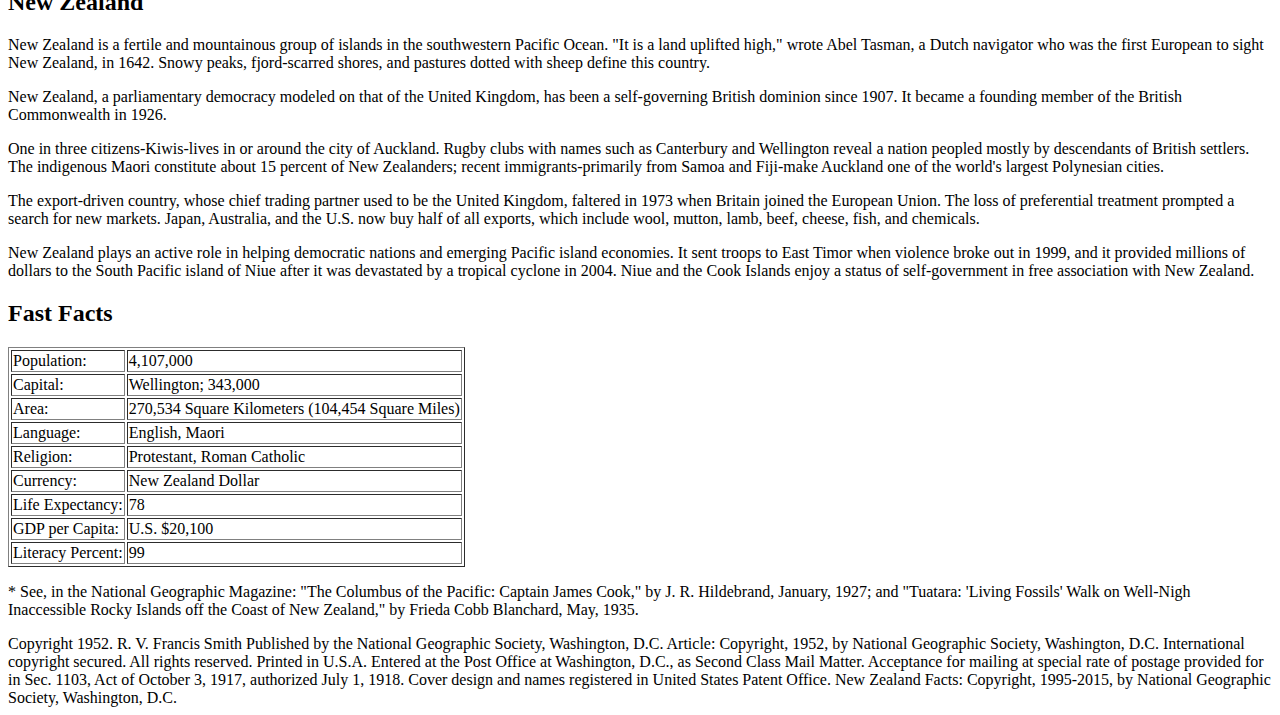
==== commit cc6c3051: "##" ====
--- a/index1.html
+++ b/index1.html
@@ -5,29 +5,13 @@
 		
 		<meta name="viewport" content="width=device-width, initial-scale=1">
 		
-		<link href="css/style.css" type="text/css" rel="stylesheet">
-		
-		<link href="https://fonts.googleapis.com/css?family=Libre+Baskerville" rel="stylesheet">
-		
-		<link href="https://fonts.googleapis.com/css?family=Roboto+Slab" rel="stylesheet">
-		
 	</head>
-	
-	<header>
-			<nav class="nav">   
-			<ul>
-	<li><a href="#bird">Takahe Bird</a></li>			
-	<li><a href="#birds">Vanished Birds</a></li>			
-	<li><a href="#quest">The Quest</a></li>
-	<li><a href="#winter">Severe Winters</a></li>
-    <li><a href="#new zealand">New Zealand</a></li>
-	<li><a href="#facts">Facts</a></li>
-     </ul>
-		</nav></header>
 	
 	<body>
 		
 <h3>The National Geographic Magazine</h3>
+<h4>Organised for the Increase and Diffusion of Geographic Knowledge</h3>
+
 <ul>
 <li>March, 1952</li>
 <li>Volume CI</li>
@@ -38,7 +22,7 @@
 
 <h3>Rediscovered by a Persevering Doctor, the Flightless, Colorful Takahe, or 'Wanderer', Struggles to Survive</h3>
 
-<h5>By R. V. Francis Smith</h5>
+<h4>By R. V. Francis Smith</h4>
 
 
 
@@ -51,8 +35,8 @@
 <p>To the rediscoverer, Dr. G. B. Orbell, a physician of Invercargill, New Zealand, the dramatic sight of a takahe alive came as the reward of years of patient and systematic search. Only four of the birds were known to science when he made his discovery on the shore of a lake in what is now called Notornis Valley. Since August, 1898, there had been no authentic report of one being caught, or even seen.</p>
 
 
-<div class="takhe">
-<h2 id="bird">Takahe Bird</h2>
+
+<h2>Futile Wings Have Three-Foot Span</h2>
 
 <p>A primitive type of large moor hen found only in New Zealand, the takahe is unlike any other member of the world-wide rail family to which it belongs. For example, despite its membership in an aquatic family, it avoids swamps and rivers. It does, however, share some of the clan 's characteristics, such as a large frontal shield.</p>
 
@@ -114,9 +98,8 @@
     </tr>
 	
 	</table>
-	</div>
 
-		<h2 id="birds">Vanished Birds</h2>
+		<h2>Vanished Birds Include 12-Foot Moa</h2>
 
 <p>Before the arrival of Capt. James Cook in 1769, birds were the dominant land vertebrates. The only land mammals were the dog, a Polynesian rat, and two species of bats. The dog and rat had been introduced by the Maoris on their second migration, about A. D. 1150.*</p>
 
@@ -140,8 +123,8 @@
 <p>New Zealand Fiordland Shelters the Takahe, or Notornis, a Bird Long Thought Extinct</p>
 
 
-<div class="quest">
-<h2 id="quest">The Thirty-Year Quest</h2>
+
+<h2>A Thirty-Year Quest Begins</h2>
 
 <p>Dr. Orbell's interest in the creature began more than thirty years ago when, as a boy, he found an old photograph showing the museum bird in a case. His mother told its story and explained that the bird was supposed to be extinct.</p>
 
@@ -149,15 +132,15 @@
 
 <p>In 1945 Dr. Orbell built a summer home at Lake Te Anau, where two of the birds had been caught. The question of the takahe's existence and whereabouts was always with him, but he seldom mentioned the matter except jokingly or as a bait to catch information. In this way he learned that a man who knew the country round about always carried his rifle loaded when in a certain area.</p>
 
-<p>"It might be worth &pound;400 to &pound;500," the man said with a knowing air.</p>
+<blockquote>"It might be worth &pound;400 to &pound;500," the man said with a knowing air.</blockquote>
 
 <!-- Image: bent-billiard-pipe.jpg -->
 <img src="image/bent-billiard-pipe.jpg"/>
 <p>Dr. Orbell (Right) Brought the Takahe Back to Human Ken</p>
-</div>
 
 
-<h2 id="winter">Severe Winters</h2>
+
+<h2>Severe Winters Limit Food</h2>
 
 <p>From observations over three nesting seasons, it seems that most, if not ail, of the birds in the main Notornis Valley breed yearly, but very few chicks are hatched and raised. In the 1949-50 season, 40 percent of the observed eggs were totally infertile, only three chicks were hatched, and by February, 1950, only one remained alive. It is now known, however, that several birds besides those under observation were nesting.</p>
 
@@ -166,8 +149,8 @@
 <p>Every endeavor is being made to preserve these contemporaries of New Zealand's extinct giant moa, swan, and eagle, interesting creatures sorely missed. But if measures to combat predators prove ineffective, if nesting shelter and food suffer serious depletion, if a severe winter strikes, or if infertility increases-if anyone or a combination of these mishaps overtakes back-to-the-wall notornis -then the species must inevitably join the heath hen, the dodo, the great auk, and others that are lost to the world forever.</p>
 
 
-<div class="nz">
-<h2 id="new zealand">New Zealand</h2>
+
+<h2>New Zealand</h2>
 
 <p>New Zealand is a fertile and mountainous group of islands in the southwestern Pacific Ocean. "It is a land uplifted high," wrote Abel Tasman, a Dutch navigator who was the first European to sight New Zealand, in 1642. Snowy peaks, fjord-scarred shores, and pastures dotted with sheep define this country.</p>
 
@@ -178,10 +161,8 @@
 <p>The export&#45;driven country, whose chief trading partner used to be the United Kingdom, faltered in 1973 when Britain joined the European Union. The loss of preferential treatment prompted a search for new markets. Japan, Australia, and the U.S. now buy half of all exports, which include wool, mutton, lamb, beef, cheese, fish, and chemicals.</p>
 
 <p>New Zealand plays an active role in helping democratic nations and emerging Pacific island economies. It sent troops to East Timor when violence broke out in 1999, and it provided millions of dollars to the South Pacific island of Niue after it was devastated by a tropical cyclone in 2004. Niue and the Cook Islands enjoy a status of self-government in free association with New Zealand.</p>
-	
-	</div>
 
-<h2 id="facts">Facts</h2>
+<h2>Fast Facts</h2>
 <table border="1" width"50%">
 <tr><td>Population:</td><td> 4,107,000</td></tr>
 <tr><td>Capital:</td><td>Wellington; 343,000</td></tr>
@@ -194,21 +175,22 @@
 <tr><td>Literacy Percent:</td><td> 99</td></tr>
 </table>
 
-        <div class="foot"></div></body>
 
-<footer><p>* See, in the National Geographic Magazine: "The Columbus of the Pacific: Captain James Cook," by J. R. Hildebrand, January, 1927; and "Tuatara: 'Living Fossils' Walk on Well-Nigh Inaccessible Rocky Islands off the Coast of New Zealand," by Frieda Cobb Blanchard, May, 1935.</p>
+
+<p><footer>* See, in the National Geographic Magazine: "The Columbus of the Pacific: Captain James Cook," by J. R. Hildebrand, January, 1927; and "Tuatara: 'Living Fossils' Walk on Well-Nigh Inaccessible Rocky Islands off the Coast of New Zealand," by Frieda Cobb Blanchard, May, 1935.</p>
 
 
 
-<p>Copyright 1952. R. V. Francis Smith</p>
+Copyright 1952. R. V. Francis Smith
 
 
 
-<p>Published by the National Geographic Society, Washington, D.C.</p>
+Published by the National Geographic Society, Washington, D.C.
 
-<p>Article: Copyright, 1952, by National Geographic Society, Washington, D.C. International copyright secured. All rights reserved. Printed in U.S.A. Entered at the Post Office at Washington, D.C., as Second Class Mail Matter. Acceptance for mailing at special rate of postage provided for in Sec. 1103, Act of October 3, 1917, authorized July 1, 1918. Cover design and names registered in United States Patent Office.</p>
+Article: Copyright, 1952, by National Geographic Society, Washington, D.C. International copyright secured. All rights reserved. Printed in U.S.A. Entered at the Post Office at Washington, D.C., as Second Class Mail Matter. Acceptance for mailing at special rate of postage provided for in Sec. 1103, Act of October 3, 1917, authorized July 1, 1918. Cover design and names registered in United States Patent Office.
 
-<p>New Zealand Facts: Copyright, 1995-2015, by National Geographic Society, Washington, D.C.</p>.
-    </footer>
+New Zealand Facts: Copyright, 1995-2015, by National Geographic Society, Washington, D.C.</footer>
+		
+</body>
 	
-</html>
+</html>